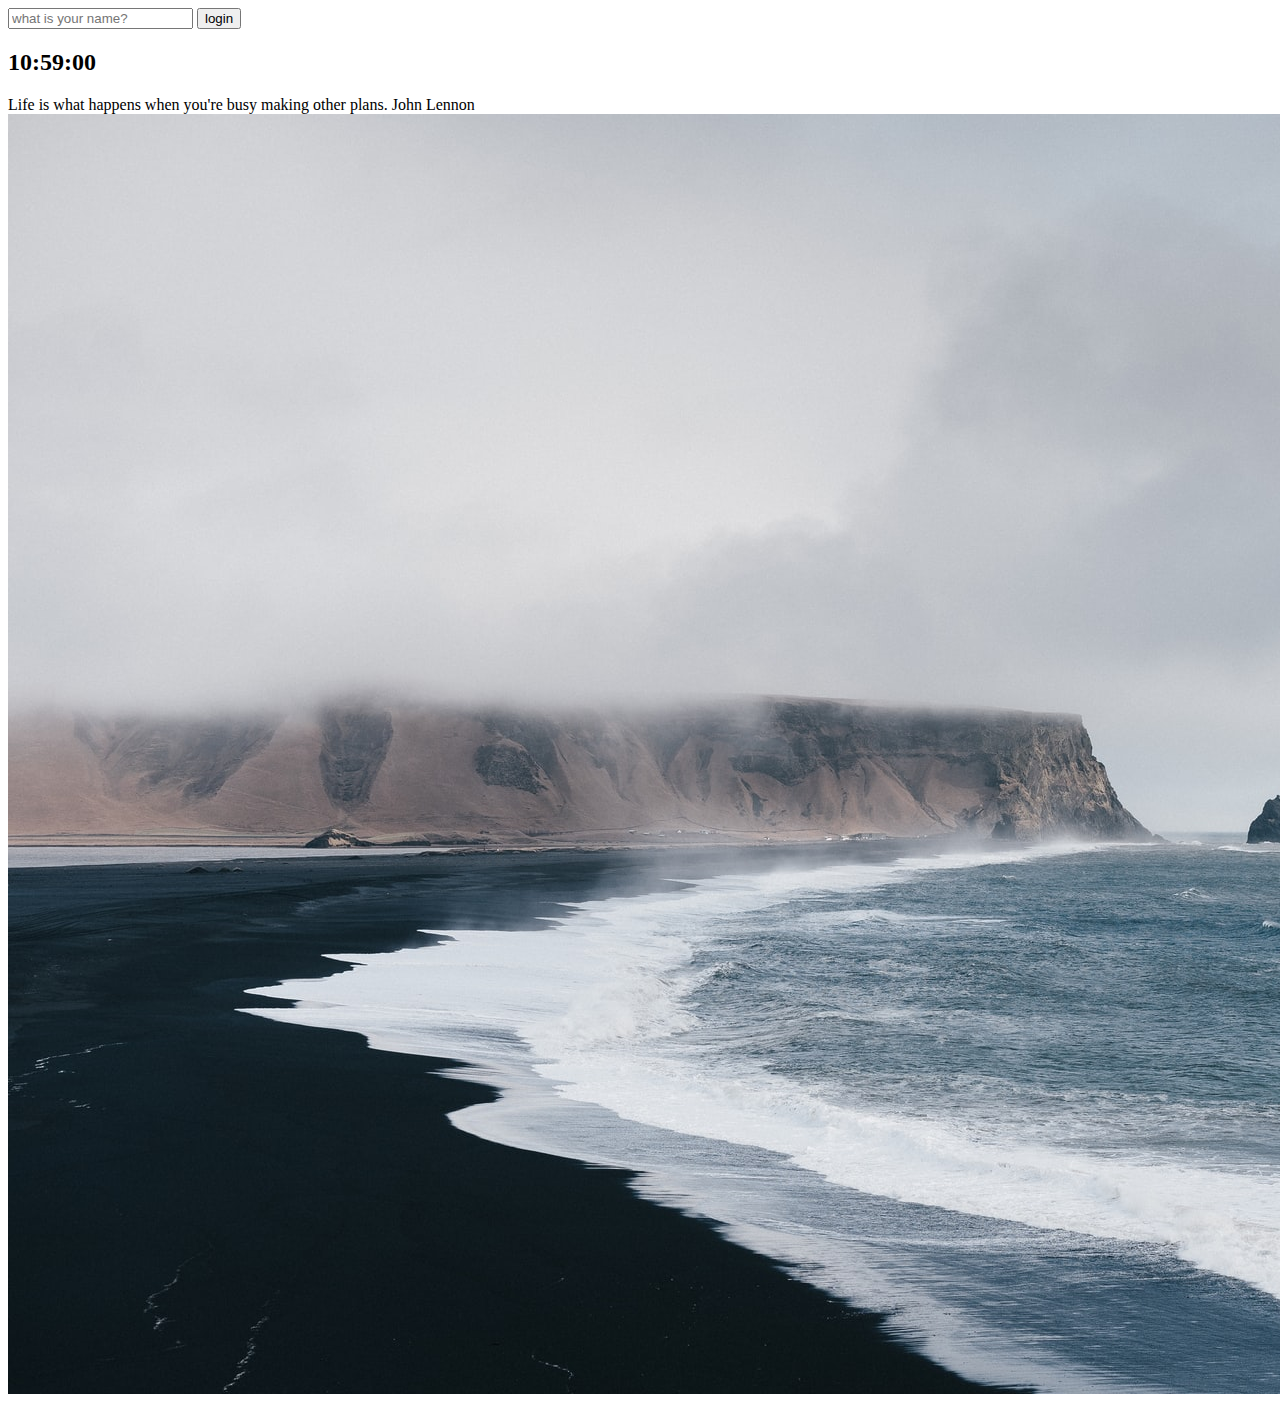
==== todo-list/index.html @ 28344989 "todo-list" ====
<!DOCTYPE html>
<html lang="en">
  <head>
    <meta charset="UTF-8" />
    <meta name="viewport" content="width=device-width, initial-scale=1.0" />
    <title>Document</title>
    <link rel="stylesheet" href="./css/index.css" />
  </head>
  <body>
    <form id="login-form" class="hidden">
      <input required maxlength="15" type="text" placeholder="what is your name?" />
      <input type="submit" value="login" />
    </form>
    <h2 id="clock">00:00:00</h2>
    <h1 id="greeting" class="hidden"></h1>
    <div id="quote">
      <span></span>
      <span></span>
    </div>
    <script src="./js/clock.js"></script>
    <script src="./js/greeting.js"></script>
    <script src="./js/quotes.js"></script>
    <script src="./js/background.js"></script>
  </body>
</html>
---- todo-list/css/index.css ----
.hidden {
  display: none;
}
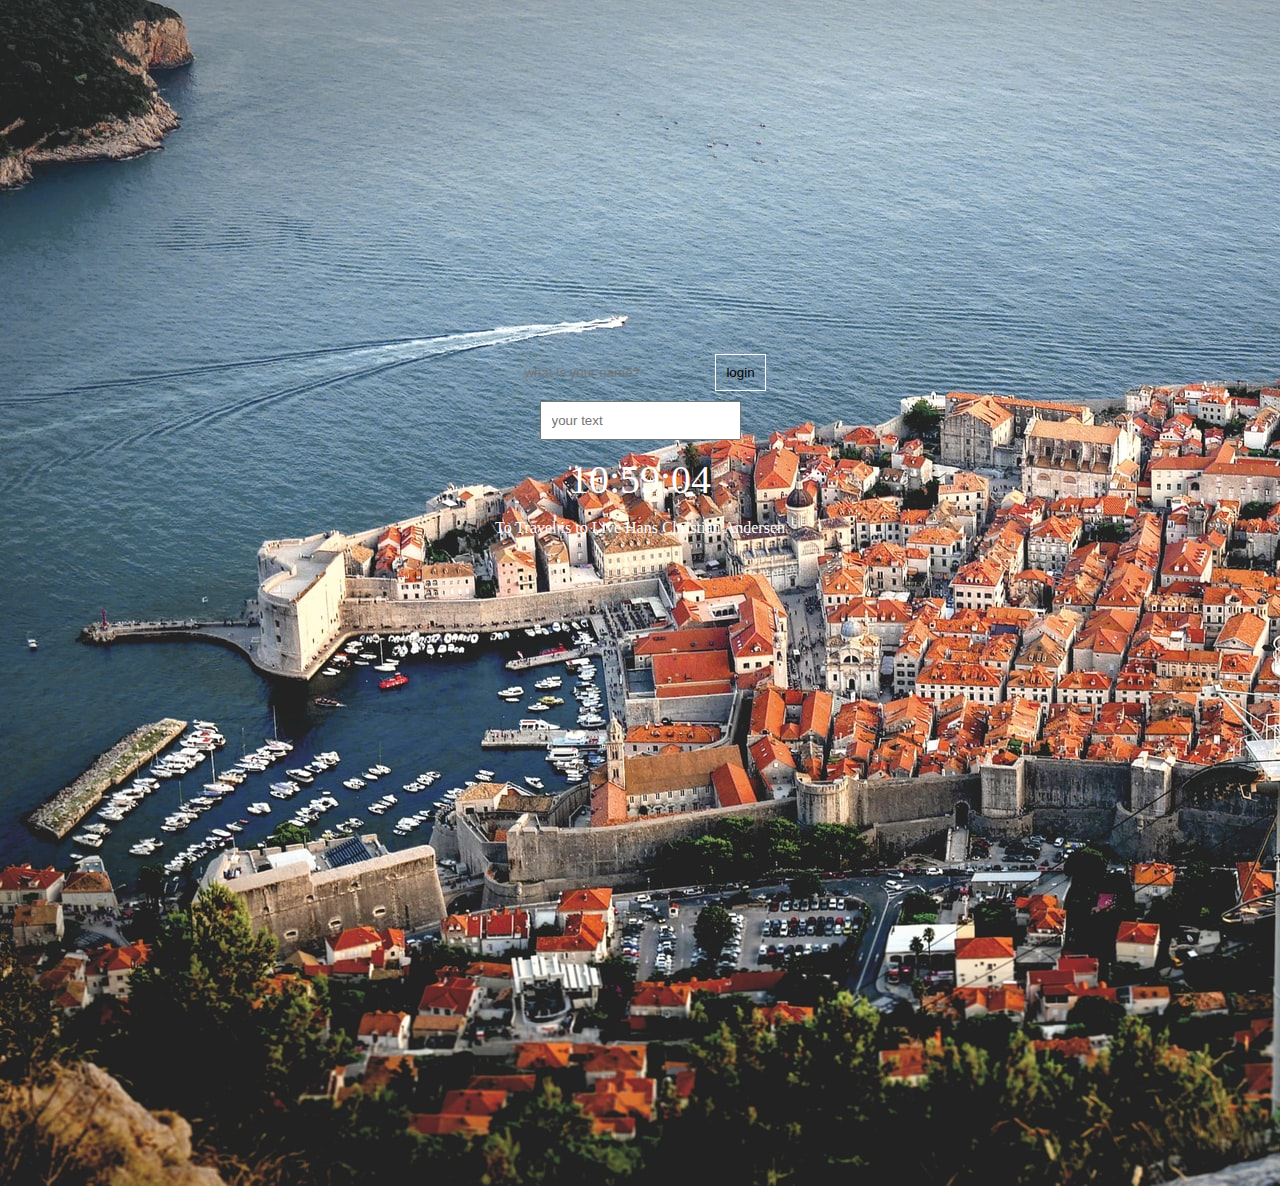
==== commit f62f410c: "todo-list complete" ====
--- a/todo-list/index.html
+++ b/todo-list/index.html
@@ -5,21 +5,34 @@
     <meta name="viewport" content="width=device-width, initial-scale=1.0" />
     <title>Document</title>
     <link rel="stylesheet" href="./css/index.css" />
+    <link rel="stylesheet" href="./css/reset.css" />
   </head>
   <body>
-    <form id="login-form" class="hidden">
-      <input required maxlength="15" type="text" placeholder="what is your name?" />
-      <input type="submit" value="login" />
-    </form>
-    <h2 id="clock">00:00:00</h2>
-    <h1 id="greeting" class="hidden"></h1>
-    <div id="quote">
-      <span></span>
-      <span></span>
+    <div class="inner">
+      <form class="login-form hidden">
+        <input required maxlength="15" type="text" placeholder="what is your name?" class="login-form__text" />
+        <input type="submit" value="login" class="login-form__btn" />
+      </form>
+      <form action="" class="todo-form">
+        <input type="text" placeholder="your text" required />
+      </form>
+      <ul class="todo-list"></ul>
+      <h2 class="clock">00:00:00</h2>
+      <h1 class="greeting hidden"></h1>
+      <div class="quote">
+        <span></span>
+        <span></span>
+      </div>
+      <div class="weather">
+        <span></span>
+        <span></span>
+      </div>
     </div>
     <script src="./js/clock.js"></script>
     <script src="./js/greeting.js"></script>
     <script src="./js/quotes.js"></script>
     <script src="./js/background.js"></script>
+    <script src="./js/todo.js"></script>
+    <script src="./js/weather.js"></script>
   </body>
 </html>
--- a/todo-list/css/index.css
+++ b/todo-list/css/index.css
@@ -1,3 +1,58 @@
 .hidden {
   display: none;
 }
+body {
+  text-align: center;
+}
+img {
+  position: absolute;
+  top: 0;
+  left: 0;
+  z-index: -1;
+}
+.inner {
+  position: absolute;
+  top: 50%;
+  left: 50%;
+  transform: translate(-50%, -50%);
+  width: 100%;
+}
+.login-form {
+  margin-bottom: 10px;
+}
+.login-form input {
+}
+.login-form__text {
+  padding: 10px;
+  background: transparent;
+  border: none;
+}
+.login-form__btn {
+  padding: 10px;
+  border: 1px solid #fff;
+  background: transparent;
+  cursor: pointer;
+}
+.clock {
+  font-size: 40px;
+  margin: 20px 0;
+}
+.greeting {
+  margin-bottom: 20px;
+  font-size: 50px;
+}
+.todo-list {
+}
+.todo-form input {
+  padding: 10px;
+}
+.quote {
+  margin-bottom: 10px;
+}
+.login-form__text,
+.clock,
+.greeting,
+.quote,
+.weather {
+  color: #fff;
+}
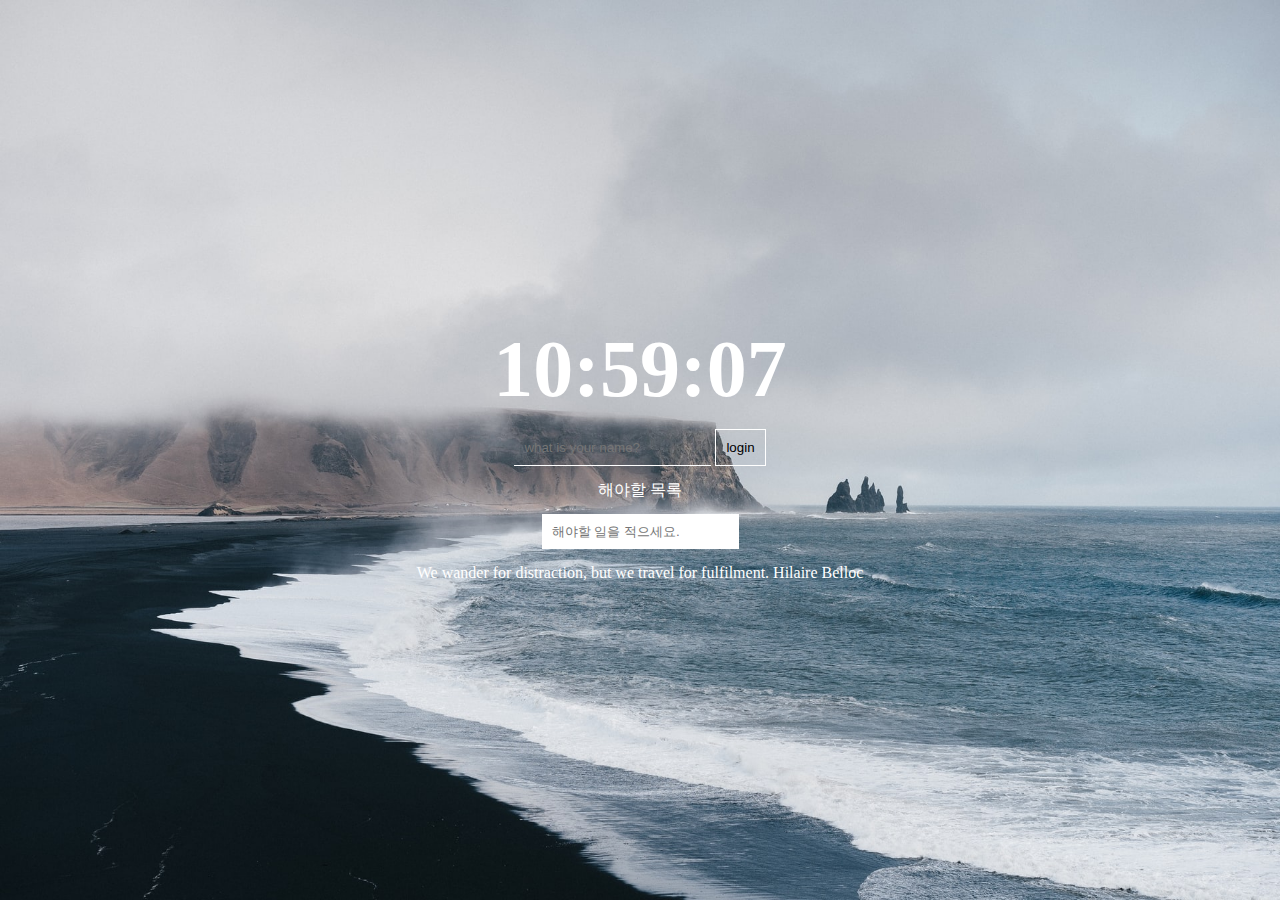
==== commit 3d255eff: "타이핑 게임 만들기" ====
--- a/todo-list/index.html
+++ b/todo-list/index.html
@@ -9,16 +9,19 @@
   </head>
   <body>
     <div class="inner">
+      <h2 class="clock">00:00:00</h2>
+      <h1 class="greeting hidden"></h1>
       <form class="login-form hidden">
         <input required maxlength="15" type="text" placeholder="what is your name?" class="login-form__text" />
         <input type="submit" value="login" class="login-form__btn" />
       </form>
+      <h2 class="todo-list-tit">해야할 목록</h2>
       <form action="" class="todo-form">
-        <input type="text" placeholder="your text" required />
+        <input type="text" placeholder="해야할 일을 적으세요." required />
       </form>
+
       <ul class="todo-list"></ul>
-      <h2 class="clock">00:00:00</h2>
-      <h1 class="greeting hidden"></h1>
+
       <div class="quote">
         <span></span>
         <span></span>
--- a/todo-list/css/index.css
+++ b/todo-list/css/index.css
@@ -9,6 +9,8 @@
   top: 0;
   left: 0;
   z-index: -1;
+  width: 100%;
+  height: 100%;
 }
 .inner {
   position: absolute;
@@ -21,6 +23,10 @@
   margin-bottom: 10px;
 }
 .login-form input {
+  border-bottom: 1px solid #fff;
+}
+.login-form input:focus {
+  border: none;
 }
 .login-form__text {
   padding: 10px;
@@ -34,17 +40,30 @@
   cursor: pointer;
 }
 .clock {
-  font-size: 40px;
+  font-size: 80px;
   margin: 20px 0;
+  font-weight: bold;
 }
 .greeting {
   margin-bottom: 20px;
   font-size: 50px;
 }
+.todo-list-tit {
+  margin: 1rem 0;
+}
 .todo-list {
+  margin: 1rem 0;
+}
+.todo-list li {
+  margin-bottom: 1rem;
+  color: #fff;
+}
+.todo-list li span {
+  margin-right: 1rem;
 }
 .todo-form input {
   padding: 10px;
+  border: none;
 }
 .quote {
   margin-bottom: 10px;
@@ -53,6 +72,7 @@
 .clock,
 .greeting,
 .quote,
-.weather {
+.weather,
+.todo-list-tit {
   color: #fff;
 }
